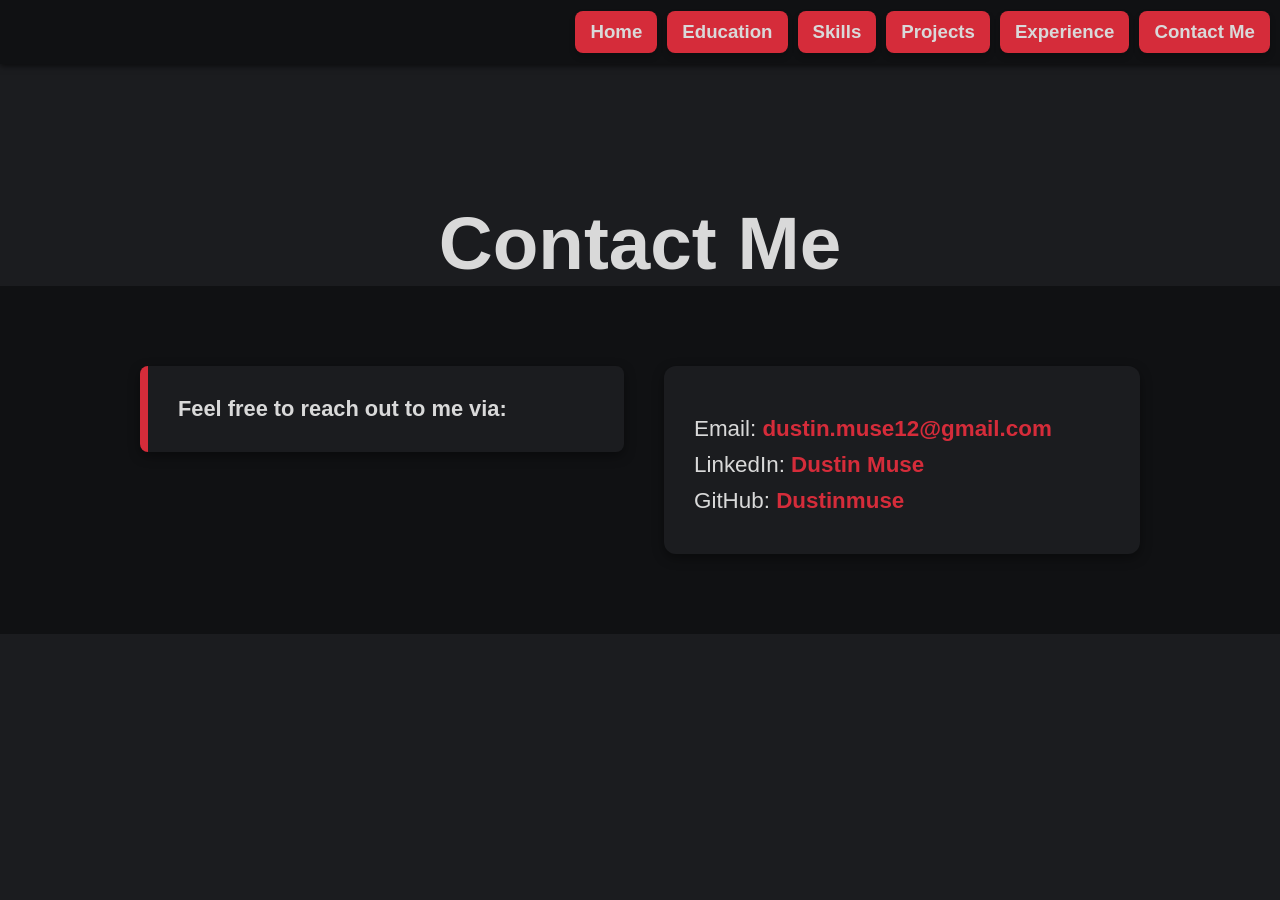
==== contact_me.html @ 4f66959a "Created working website" ====
<!DOCTYPE html>
<html lang="en">
  <head>
    <meta charset="UTF-8" />
    <meta name="viewport" content="width=device-width, initial-scale=1.0" />
    <title>Contact Me</title>
    <link rel="stylesheet" href="style.css" />
  </head>
  <body>
    <header class="contact-header">
      <nav class="nav-links">
        <div class="top-right-buttons">
          <a href="index.html#container" class="nav-btn">Home</a>
          <a href="index.html#education-section" class="nav-btn">Education</a>
          <a href="index.html#skill-section" class="nav-btn">Skills</a>
          <a href="index.html#project-section" class="nav-btn">Projects</a>
          <a href="index.html#experience-section" class="nav-btn">Experience</a>
          <a href="contact_me.html" class="nav-btn">Contact Me</a>
        </div>
      </nav>
      <h1>Contact Me</h1>
    </header>
    <section id="contact-section">
      <div class="contact-wrapper">
        <div class="contact-left">
          <h3>Feel free to reach out to me via:</h3>
        </div>
        <div class="contact-right">
          <ul>
            <li>Email: <a href="mailto:dustin.muse12@gmail.com">dustin.muse12@gmail.com</a></li>
            <li>
              LinkedIn:
              <a href="https://www.linkedin.com/in/dustin-muse/">Dustin Muse</a>
            </li>
            <li>GitHub: <a href="https://github.com/Dustinmuse">Dustinmuse</a></li>
          </ul>
        </div>
      </div>
    </section>
  </body>
</html>
---- style.css ----
:root {
  --accent-color: #d52c3a;
  --primary-color: #1b1c1f;
  --secondary-color: #101113;
  --text-color: #d9d9d9;
  --secondary-text-color: #7f8082;
  --btn-hover-color: #004494;
  --topbar-height: 64px;
}

* {
  margin: 0;
  padding: 0;
}

html {
  font-family: "Segoe UI", "Segoe UI", Tahoma, Geneva, Verdana, sans-serif;
  font-size: 14pt;
  color: var(--text-color);
  scroll-behavior: smooth;
}

body {
  min-height: 100vh;
  background-color: var(--primary-color);
}

header {
  padding: 0 20px;
  display: flex;
  justify-content: center;
  flex-wrap: wrap-reverse;
}

header .container {
  width: 850px;
  max-width: 100%;
}

header img {
  height: 70vh;
  max-height: 600px;
  border-radius: 50%;
  border: 10px solid var(--accent-color);
  margin: 20px;
  object-fit: cover;
}

header h1 {
  margin-top: 200px;
  font-size: 4rem;
}

header h2 {
  margin-top: 20px;
  margin-bottom: 20px;
  text-transform: uppercase;
  font-weight: 300;
}

header p {
  color: var(--secondary-text-color);
}

header .read-more {
  display: inline-block;
  background-color: var(--accent-color);
  color: white;
  font-size: 1.25rem;
  font-weight: 500;
  border-radius: 1000px;
  padding: 0.5em 1.25em;
  text-decoration: none;
  margin-bottom: 80px;
  transition: 200ms ease;
  cursor: pointer;
}

header .read-more:hover {
  background-color: var(--btn-hover-color);
}

/* === Social Links in Header === */
header .social-links {
  margin: 20px 0;
  display: flex;
  gap: 20px;
  font-size: 2rem; /* icon size */
}

header .social-links a {
  color: var(--text-color);
  text-decoration: none;
  transition: color 0.3s ease;
}

/* hover colors for each platform */
header .social-links a[aria-label="LinkedIn"]:hover {
  color: #0077b5; /* LinkedIn blue */
}

header .social-links a[aria-label="GitHub"]:hover {
  color: #6e5494; /* GitHub purple-ish */
}

/* make the <nav class="nav-links"> a full-width top bar */
nav.nav-links {
  position: fixed; /* keep the bar visible */
  top: 0;
  left: 0;
  width: 100%;
  height: var(--topbar-height);
  background-color: var(--secondary-color); /* bar color - change if you want */
  display: flex;
  align-items: center;
  justify-content: flex-end; /* push buttons to the right */
  padding: 0 20px;
  z-index: 1000;
  box-shadow: 0 2px 6px rgba(0, 0, 0, 0.6);
}

/* buttons container now sits inside the bar (not fixed) */
.top-right-buttons {
  display: flex;
  gap: 10px;
  align-items: center;
  position: static; /* remove the previous fixed positioning */
  margin-left: auto; /* ensure it stays to the right if other nav content appears */
  padding-right: 30px;
}

/* slightly tighten button spacing for the top bar */
.top-right-buttons .nav-btn {
  background-color: var(--accent-color);
  color: var(--text-color);
  text-decoration: none;
  padding: 10px 15px;
  border-radius: 8px;
  font-weight: bold;
  box-shadow: 0 4px 6px rgba(0, 0, 0, 0.2);
  transition: background-color 0.3s ease;
}

.top-right-buttons .nav-btn:hover {
  background-color: var(--btn-hover-color);
}

#education-section {
  padding: 80px 20px 80px 20px;
  background-color: var(--secondary-color);
}

#education-section h2 {
  font-size: 3rem;
  text-align: center;
  margin-bottom: 40px;
}

#education-section .education {
  max-width: 800px;
  margin: 0 auto 40px;
  padding: 30px;
  background-color: var(--primary-color); /* darker box behind */
  border-radius: 12px; /* rounded corners */
  border: 4px solid var(--accent-color);
  box-shadow: none; /* remove shadow if you add border */
}

#education-section .education h3 {
  font-size: 1.5rem;
  margin-bottom: 5px;
  color: var(--text-color);
}

#education-section .education h4 {
  font-size: 1.1rem;
  font-weight: 300;
  color: var(--secondary-text-color);
  margin-bottom: 10px;
}

#education-section .education ul {
  list-style-type: disc;
  padding-left: 20px;
  color: var(--text-color);
  margin-bottom: 30px;
}

#education-section .education ul li {
  margin-bottom: 10px;
  line-height: 1.5;
}

/* === Skills Section === */
#skill-section {
  padding: 80px 20px 80px 20px;
  background-color: var(--secondary-color);
}

#skill-section h2 {
  font-size: 3rem;
  text-align: center;
}

#skill-section .wrapper {
  margin-top: 60px;
  display: flex;
  justify-content: center;
  gap: 50px;
  flex-wrap: wrap;
}

.skill-container {
  width: 400px;
  max-width: 100%;
  border: 5px solid var(--primary-color);
  transition: all 0.3s ease; /* smooth transition */
}

.skill-container:hover {
  border: 5px solid var(--accent-color);
}

.skill-container h3 {
  background-color: var(--primary-color);
  padding: 15px 0;
  text-align: center;
  text-transform: uppercase;
}

.skill-container ul {
  margin: 10px 0;
  list-style: none;
}

.skill-container ul li {
  padding: 15px;
  display: flex;
  justify-content: space-between;
}

.skill-container ul li progress {
  accent-color: var(--accent-color);
}

#project-section {
  padding: 80px 20px 80px 20px;
  background-color: var(--secondary-color);
  position: relative; /* for positioning scroll buttons */
  overflow: hidden; /* hide overflow from scroll buttons */
}

#projects-container {
  display: flex;
  gap: 50px;
  overflow-x: auto;
  scroll-behavior: smooth;
  padding: 20px 0;
  flex-wrap: nowrap; /* prevents cards from dropping to next line */
}

/* hide scrollbar on WebKit */
#projects-container::-webkit-scrollbar {
  display: none;
}

#project-section h2 {
  font-size: 3rem;
  text-align: center;
}

/* wrapper for projects — just like skill-section */
#project-section .projects {
  margin-top: 60px;
  display: flex;
  justify-content: flex-start;
  gap: 50px; /* space between cards */
  flex-wrap: nowrap;
  overflow-x: auto; /* enable horizontal scrolling */
  scroll-behavior: smooth;
}

/* each card — same width and look as skill-container */
.project-card {
  width: 400px; /* same as skill-container */
  max-width: 100%;
  border: 10px solid var(--primary-color);
  border-top: none;
  background-color: var(--secondary-color);
  border-radius: 0 0 8px 8px;
  overflow: hidden;
  box-shadow: 0 0 10px rgba(0, 0, 0, 0.5);
  transition: transform 0.3s ease, box-shadow 0.3s ease;
  cursor: pointer;
  text-align: center;
  display: block; /* stack content vertically */
  flex: 0 0 auto; /* prevent shrinking in flex container */
}

.project-card:hover {
  transform: translateY(-10px);
  box-shadow: 0 10px 20px rgba(0, 0, 0, 0.7);
}

.project-card h3 {
  background-color: var(--primary-color);
  padding: 15px 0;
  text-align: center;
  text-transform: uppercase;
  margin: 0;
  color: var(--text-color);
}

.project-card p {
  color: var(--text-color);
  padding: 15px;
}

.project-card a {
  display: inline-block;
  background-color: var(--accent-color);
  color: white;
  font-weight: 500;
  border-radius: 1000px;
  padding: 0.5em 1.25em;
  text-decoration: none;
  transition: 200ms ease;
  margin-bottom: 15px;
}

.project-card a:hover {
  background-color: var(--btn-hover-color);
}

/* <summary> clickable header */
.project-card details summary {
  font-size: 1.1rem;
  font-weight: 600;
  color: var(--text-color);
  cursor: pointer;
  list-style: none; /* removes default triangle in some browsers */
  position: relative;
  padding-left: 20px; /* space for custom icon */
  padding-bottom: 20px;
}

/* custom arrow indicator */
.project-card details summary::before {
  content: "▶";
  position: absolute;
  left: 5px;
  top: 0;
  font-size: 0.9rem;
  transition: transform 0.2s ease;
  color: var(--text-color);
}

/* rotate arrow when open */
.project-card details[open] summary::before {
  transform: rotate(90deg);
}

/*blurred project card*/
.project-card-blur {
  position: relative;
  width: 400px;
  max-width: 100%;
  border: 10px solid var(--primary-color);
  border-top: none;
  background-color: var(--secondary-color);
  border-radius: 0 0 8px 8px;
  overflow: hidden;
  box-shadow: 0 0 10px rgba(0, 0, 0, 0.5);
  transition: transform 0.3s ease, box-shadow 0.3s ease;
  cursor: pointer;
  flex: 0 0 auto;
  display: block;
  text-align: center;
}

.project-card-blur h3 {
  background-color: var(--primary-color);
  padding: 15px 0;
  text-transform: uppercase;
  margin: 0;
  color: var(--text-color);
}

.project-card-blur details {
  padding: 15px;
  color: var(--text-color);
  text-align: left;
}

.project-card-blur .coming-soon {
  position: absolute;
  top: 50%;
  left: 50%;
  transform: translate(-50%, -50%);
  font-size: 24px;
  font-weight: bold;
  color: var(--accent-color);
  opacity: 0;
  transition: opacity 0.3s ease;
  z-index: 2;
  pointer-events: none;
  background-color: var(--primary-color);
}

.project-card-blur:hover {
  transform: translateY(-10px);
  box-shadow: 0 10px 20px rgba(0, 0, 0, 0.7);
}

.project-card-blur:hover h3,
.project-card-blur:hover details {
  filter: blur(5px);
}

.project-card-blur:hover .coming-soon {
  opacity: 1;
}

.project-card-blur:hover {
  transform: translateY(-10px);
  box-shadow: 0 10px 20px rgba(0, 0, 0, 0.7);
}

.project-card-blur details {
  padding: 15px;
  color: var(--text-color);
  text-align: center; /* center the content */
}

.project-card-blur details summary {
  font-size: 1.1rem;
  font-weight: 600; /* same as other cards */
  color: var(--text-color);
  cursor: pointer;
  list-style: none;
  margin-bottom: 10px;
}

/* make the <p> inside details look the same as other cards */
.project-card-blur details p {
  text-align: center;
  color: var(--text-color);
  margin-top: 10px;
}

/* === Experience Section === */
#experience-section {
  padding: 80px 20px;
  background: linear-gradient(135deg, #101113 0%, #1b1c1f 100%);
  position: relative;
}

#experience-section h2 {
  font-size: 3rem;
  text-align: center;
  margin-bottom: 60px;
}

/* Timeline style container */
#experience-container {
  display: flex;
  flex-direction: column;
  max-width: 900px;
  margin: 0 auto;
  position: relative;
  padding-left: 30px; /* space for timeline line */
}

#experience-container::before {
  content: "";
  position: absolute;
  left: 15px; /* center of timeline */
  top: 0;
  bottom: 0;
  width: 4px;
  background-color: var(--accent-color);
  border-radius: 2px;
}

/* Individual experience item */
.experience-item {
  position: relative;
  margin-bottom: 50px;
  padding: 20px 30px;
  background-color: var(--secondary-color);
  border-left: 8px solid var(--accent-color);
  border-radius: 8px;
  box-shadow: 0 5px 15px rgba(0, 0, 0, 0.5);
  transition: transform 0.3s ease, box-shadow 0.3s ease;
}

.experience-item:hover {
  transform: translateY(-5px);
  box-shadow: 0 10px 25px rgba(0, 0, 0, 0.6);
}

/* Timeline circle */
.experience-item::before {
  content: "";
  position: absolute;
  left: -27px; /* center circle on timeline line */
  top: 25px;
  width: 20px;
  height: 20px;
  background-color: var(--accent-color);
  border-radius: 50%;
  border: 4px solid var(--primary-color);
}

/* Job title */
.experience-item h3 {
  font-size: 1.75rem;
  color: var(--text-color);
  margin-bottom: 5px;
}

/* Company + date */
.experience-item h4 {
  font-size: 1rem;
  font-weight: 300;
  color: var(--secondary-text-color);
  margin-bottom: 15px;
}

/* Description list */
.experience-item ul {
  list-style-type: disc;
  padding-left: 20px;
  color: var(--text-color);
}

.experience-item ul li {
  margin-bottom: 10px;
  line-height: 1.5;
}

/* css for contact_me.html */

#contact-section {
  padding: 80px 20px 80px 20px;
  background-color: var(--secondary-color);
}

#contact-section header {
  justify-content: center;
}

#contact-section h2 {
  font-size: 3rem;
  text-align: center;
  margin-bottom: 40px;
}

#contact-section p {
  text-align: center;
  font-size: 1.25rem;
  color: var(--text-color);
}

#contact-section a {
  color: var(--accent-color);
  text-decoration: none;
  font-weight: bold;
}

#contact-section a:hover {
  text-decoration: underline;
}

#contact-section ul {
  margin-top: 20px;
  list-style: none;
  text-align: left;
  color: var(--text-color);
}

#contact-section ul li {
  margin-bottom: 10px;
}

.home-btn {
  position: fixed; /* makes it stick on scroll */
  top: 20px; /* distance from top of screen */
  right: 20px; /* distance from right of screen */
  background-color: var(--accent-color); /* button color */
  color: var(--text-color);
  text-decoration: none;
  padding: 10px 15px;
  border-radius: 8px;
  font-weight: bold;
  box-shadow: 0 4px 6px rgba(0, 0, 0, 0.2);
  z-index: 9999; /* keeps it above everything */
  transition: background-color 0.3s ease;
}

.home-btn:hover {
  background-color: #0056b3; /* darker blue on hover */
}

/* Two-column layout for contact section */
.contact-wrapper {
  display: flex;
  flex-wrap: wrap; /* stacks on small screens */
  align-items: flex-start;
  gap: 40px;
  max-width: 1000px;
  margin: 0 auto;
  justify-content: fle;
}

/* Left column – big heading */
.contact-left {
  flex: 1 1 300px;
  text-align: left;
  border-left: 8px solid var(--accent-color);
  border-radius: 8px;
  background-color: var(--primary-color);
  padding: 30px;
  box-shadow: 0 4px 12px rgba(0, 0, 0, 0.4);
}

.contact-left h3 {
  color: var(--text-color);
  text-align: left;
}

/* Right column – styled box */
.contact-right {
  flex: 1 1 300px;
  background-color: var(--primary-color);
  border-radius: 12px;
  padding: 30px;
  box-shadow: 0 4px 12px rgba(0, 0, 0, 0.4);
}

.contact-right ul {
  list-style: none;
  margin: 0;
  padding: 0;
}

.contact-right ul li {
  margin-bottom: 15px;
  font-size: 1.2rem;
}

.contact-right a {
  color: var(--accent-color);
  font-weight: bold;
  text-decoration: none;
}

.contact-right a:hover {
  text-decoration: underline;
}

.footer {
  text-align: center;
  padding: 20px;
  background-color: var(--secondary-color);
  color: var(--secondary-text-color);
  font-size: 0.9rem;
}

/* === Social Links in Header === */
footer .social-links {
  margin: 20px 0;
  display: flex;
  gap: 20px;
  font-size: 2rem; /* icon size */
  justify-content: center;
}

footer .social-links a {
  color: var(--text-color);
  text-decoration: none;
  transition: color 0.3s ease;
}

/* hover colors for each platform */
footer .social-links a[aria-label="LinkedIn"]:hover {
  color: #0077b5; /* LinkedIn blue */
}

footer .social-links a[aria-label="GitHub"]:hover {
  color: #6e5494; /* GitHub purple-ish */
}
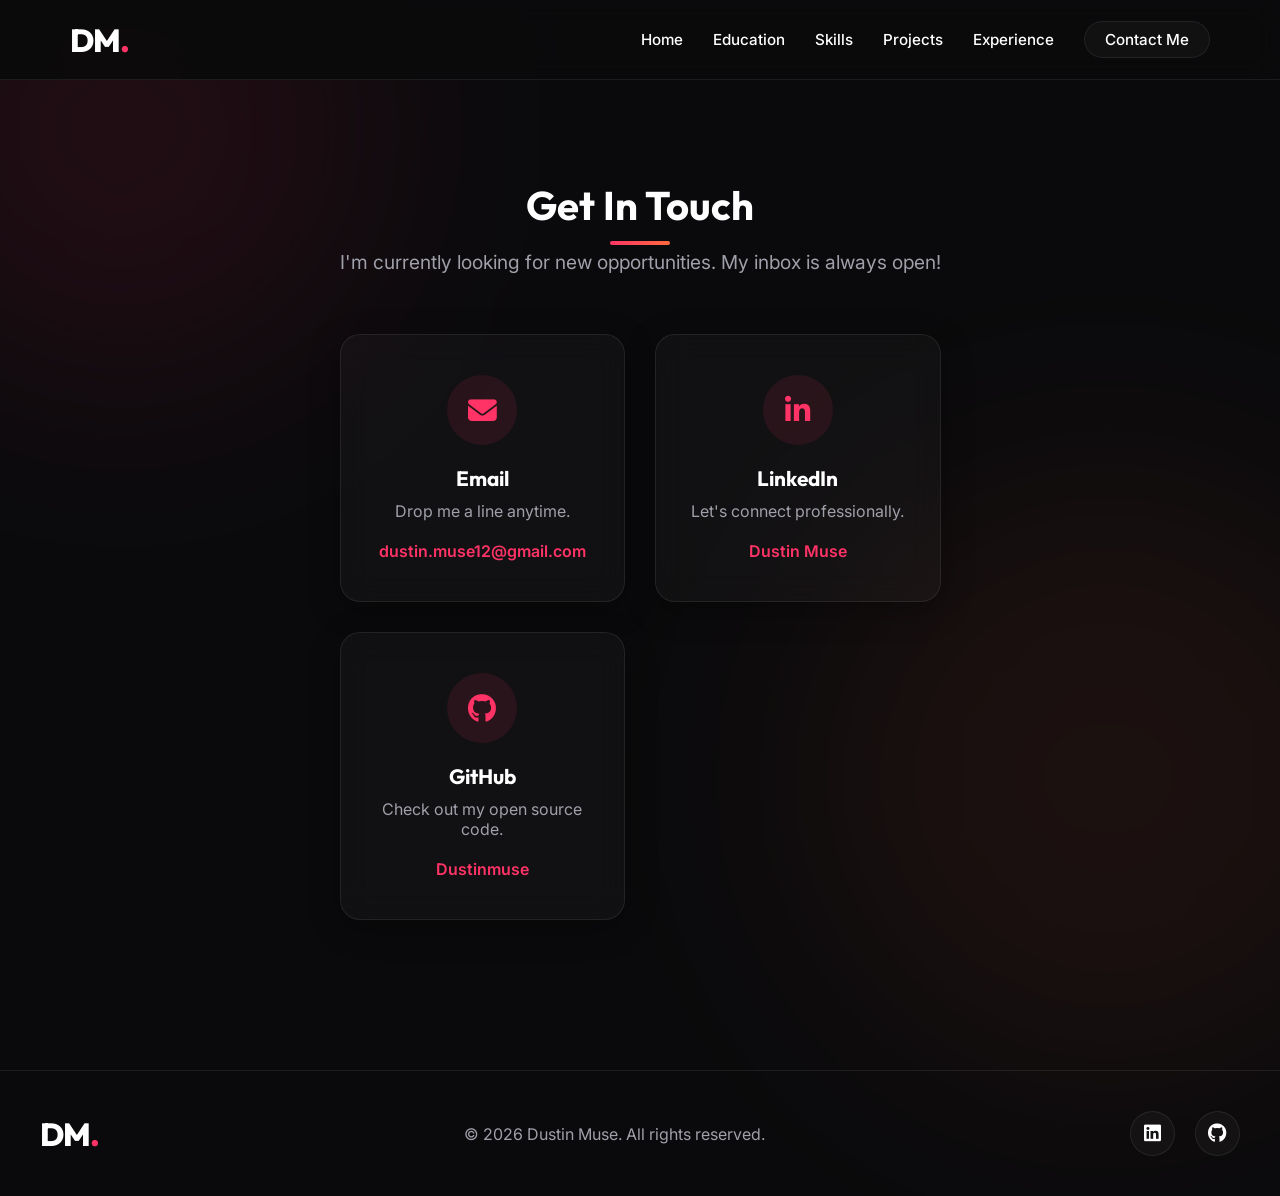
==== commit afdb748b: "Update portfolio website files" ====
--- a/contact_me.html
+++ b/contact_me.html
@@ -3,39 +3,77 @@
   <head>
     <meta charset="UTF-8" />
     <meta name="viewport" content="width=device-width, initial-scale=1.0" />
-    <title>Contact Me</title>
+    <meta name="description" content="Contact Dustin Muse - Software Developer" />
+    <title>Contact Me | Dustin Muse</title>
     <link rel="stylesheet" href="style.css" />
+    <link rel="preconnect" href="https://fonts.googleapis.com" />
+    <link rel="preconnect" href="https://fonts.gstatic.com" crossorigin />
+    <link href="https://fonts.googleapis.com/css2?family=Inter:wght@300;400;500;600&family=Outfit:wght@300;400;600;800&display=swap" rel="stylesheet" />
+    <link rel="stylesheet" href="https://cdnjs.cloudflare.com/ajax/libs/font-awesome/6.5.0/css/all.min.css" />
   </head>
-  <body>
-    <header class="contact-header">
-      <nav class="nav-links">
-        <div class="top-right-buttons">
-          <a href="index.html#container" class="nav-btn">Home</a>
+  <body class="contact-page">
+    <div class="bg-shape shape1"></div>
+    <div class="bg-shape shape2"></div>
+
+    <nav class="navbar">
+      <div class="nav-content">
+        <a href="index.html#home" class="logo">DM<span>.</span></a>
+        <div class="nav-links">
+          <a href="index.html#home" class="nav-btn">Home</a>
           <a href="index.html#education-section" class="nav-btn">Education</a>
           <a href="index.html#skill-section" class="nav-btn">Skills</a>
           <a href="index.html#project-section" class="nav-btn">Projects</a>
           <a href="index.html#experience-section" class="nav-btn">Experience</a>
-          <a href="contact_me.html" class="nav-btn">Contact Me</a>
-        </div>
-      </nav>
-      <h1>Contact Me</h1>
-    </header>
-    <section id="contact-section">
-      <div class="contact-wrapper">
-        <div class="contact-left">
-          <h3>Feel free to reach out to me via:</h3>
-        </div>
-        <div class="contact-right">
-          <ul>
-            <li>Email: <a href="mailto:dustin.muse12@gmail.com">dustin.muse12@gmail.com</a></li>
-            <li>
-              LinkedIn:
-              <a href="https://www.linkedin.com/in/dustin-muse/">Dustin Muse</a>
-            </li>
-            <li>GitHub: <a href="https://github.com/Dustinmuse">Dustinmuse</a></li>
-          </ul>
+          <a href="contact_me.html" class="nav-btn btn-highlight">Contact Me</a>
         </div>
       </div>
-    </section>
+    </nav>
+
+    <main class="contact-main">
+      <section id="contact-section" class="section reveal active">
+        <h1 class="section-title">Get In Touch</h1>
+        <p class="section-subtitle">I'm currently looking for new opportunities. My inbox is always open!</p>
+        
+        <div class="contact-wrapper">
+          <div class="contact-card glass-card">
+            <div class="contact-icon-wrapper">
+              <i class="fas fa-envelope"></i>
+            </div>
+            <h3>Email</h3>
+            <p>Drop me a line anytime.</p>
+            <a href="mailto:dustin.muse12@gmail.com" class="contact-link">dustin.muse12@gmail.com</a>
+          </div>
+
+          <div class="contact-card glass-card">
+            <div class="contact-icon-wrapper">
+              <i class="fab fa-linkedin-in"></i>
+            </div>
+            <h3>LinkedIn</h3>
+            <p>Let's connect professionally.</p>
+            <a href="https://www.linkedin.com/in/dustin-muse/" target="_blank" class="contact-link">Dustin Muse</a>
+          </div>
+
+          <div class="contact-card glass-card">
+            <div class="contact-icon-wrapper">
+              <i class="fab fa-github"></i>
+            </div>
+            <h3>GitHub</h3>
+            <p>Check out my open source code.</p>
+            <a href="https://github.com/Dustinmuse" target="_blank" class="contact-link">Dustinmuse</a>
+          </div>
+        </div>
+      </section>
+    </main>
+
+    <footer>
+      <div class="footer-content">
+        <div class="logo">DM<span>.</span></div>
+        <p>&copy; 2026 Dustin Muse. All rights reserved.</p>
+        <div class="social-links">
+          <a href="https://www.linkedin.com/in/dustin-muse/" target="_blank" aria-label="LinkedIn"><i class="fab fa-linkedin"></i></a>
+          <a href="https://github.com/Dustinmuse" target="_blank" aria-label="GitHub"><i class="fab fa-github"></i></a>
+        </div>
+      </div>
+    </footer>
   </body>
 </html>
--- a/style.css
+++ b/style.css
@@ -1,692 +1,775 @@
 :root {
-  --accent-color: #d52c3a;
-  --primary-color: #1b1c1f;
-  --secondary-color: #101113;
-  --text-color: #d9d9d9;
-  --secondary-text-color: #7f8082;
-  --btn-hover-color: #004494;
-  --topbar-height: 64px;
+  /* Premium Dark Theme Colors */
+  --bg-primary: #0a0a0c;
+  --bg-secondary: #121318;
+  --text-primary: #ffffff;
+  --text-secondary: #a0a0ab;
+
+  /* Vibrant Accents */
+  --accent-color: #ff3366;
+  --accent-gradient: linear-gradient(135deg, #ff3366 0%, #ff6b3d 100%);
+  --accent-glow: rgba(255, 51, 102, 0.4);
+
+  /* Glassmorphism Variables */
+  --glass-bg: rgba(255, 255, 255, 0.03);
+  --glass-border: rgba(255, 255, 255, 0.08);
+  --glass-shadow: 0 8px 32px 0 rgba(0, 0, 0, 0.3);
+
+  --nav-height: 80px;
+  --transition-smooth: 0.3s cubic-bezier(0.4, 0, 0.2, 1);
 }
 
 * {
   margin: 0;
   padding: 0;
+  box-sizing: border-box;
 }
 
 html {
-  font-family: "Segoe UI", "Segoe UI", Tahoma, Geneva, Verdana, sans-serif;
-  font-size: 14pt;
-  color: var(--text-color);
+  font-family: "Inter", sans-serif;
+  color: var(--text-primary);
   scroll-behavior: smooth;
+  background-color: var(--bg-primary);
 }
 
 body {
   min-height: 100vh;
-  background-color: var(--primary-color);
-}
-
-header {
-  padding: 0 20px;
-  display: flex;
-  justify-content: center;
-  flex-wrap: wrap-reverse;
-}
-
-header .container {
-  width: 850px;
-  max-width: 100%;
-}
-
-header img {
-  height: 70vh;
-  max-height: 600px;
+  overflow-x: hidden;
+  position: relative;
+}
+
+/* Typography */
+h1,
+h2,
+h3,
+h4,
+h5,
+h6,
+.logo {
+  font-family: "Outfit", sans-serif;
+}
+
+/* --- Abstract Background Shapes --- */
+.bg-shape {
+  position: absolute;
   border-radius: 50%;
-  border: 10px solid var(--accent-color);
-  margin: 20px;
-  object-fit: cover;
-}
-
-header h1 {
-  margin-top: 200px;
-  font-size: 4rem;
-}
-
-header h2 {
-  margin-top: 20px;
-  margin-bottom: 20px;
-  text-transform: uppercase;
-  font-weight: 300;
-}
-
-header p {
-  color: var(--secondary-text-color);
-}
-
-header .read-more {
-  display: inline-block;
-  background-color: var(--accent-color);
-  color: white;
-  font-size: 1.25rem;
-  font-weight: 500;
-  border-radius: 1000px;
-  padding: 0.5em 1.25em;
-  text-decoration: none;
-  margin-bottom: 80px;
-  transition: 200ms ease;
-  cursor: pointer;
-}
-
-header .read-more:hover {
-  background-color: var(--btn-hover-color);
-}
-
-/* === Social Links in Header === */
-header .social-links {
-  margin: 20px 0;
-  display: flex;
-  gap: 20px;
-  font-size: 2rem; /* icon size */
-}
-
-header .social-links a {
-  color: var(--text-color);
-  text-decoration: none;
-  transition: color 0.3s ease;
-}
-
-/* hover colors for each platform */
-header .social-links a[aria-label="LinkedIn"]:hover {
-  color: #0077b5; /* LinkedIn blue */
-}
-
-header .social-links a[aria-label="GitHub"]:hover {
-  color: #6e5494; /* GitHub purple-ish */
-}
-
-/* make the <nav class="nav-links"> a full-width top bar */
-nav.nav-links {
-  position: fixed; /* keep the bar visible */
+  filter: blur(120px);
+  z-index: -1;
+  opacity: 0.5;
+  animation: float 20s infinite alternate ease-in-out;
+}
+.shape1 {
+  top: -10%;
+  left: -10%;
+  width: 500px;
+  height: 500px;
+  background: rgba(255, 51, 102, 0.2);
+}
+.shape2 {
+  top: 40%;
+  right: -10%;
+  width: 600px;
+  height: 600px;
+  background: rgba(255, 107, 61, 0.15);
+  animation-delay: -5s;
+}
+.shape3 {
+  bottom: -10%;
+  left: 20%;
+  width: 400px;
+  height: 400px;
+  background: rgba(138, 43, 226, 0.15);
+  animation-delay: -10s;
+}
+
+@keyframes float {
+  0% {
+    transform: translate(0, 0) scale(1);
+  }
+  50% {
+    transform: translate(30px, 50px) scale(1.1);
+  }
+  100% {
+    transform: translate(-30px, 20px) scale(0.9);
+  }
+}
+
+/* --- Navigation --- */
+.navbar {
+  position: fixed;
   top: 0;
   left: 0;
   width: 100%;
-  height: var(--topbar-height);
-  background-color: var(--secondary-color); /* bar color - change if you want */
-  display: flex;
-  align-items: center;
-  justify-content: flex-end; /* push buttons to the right */
-  padding: 0 20px;
+  height: var(--nav-height);
+  background: rgba(10, 10, 12, 0.7);
+  backdrop-filter: blur(12px);
+  -webkit-backdrop-filter: blur(12px);
+  border-bottom: 1px solid var(--glass-border);
   z-index: 1000;
-  box-shadow: 0 2px 6px rgba(0, 0, 0, 0.6);
-}
-
-/* buttons container now sits inside the bar (not fixed) */
-.top-right-buttons {
-  display: flex;
+  display: flex;
+  align-items: center;
+  transition: var(--transition-smooth);
+}
+
+.nav-content {
+  width: 100%;
+  max-width: 1200px;
+  margin: 0 auto;
+  padding: 0 30px;
+  display: flex;
+  justify-content: space-between;
+  align-items: center;
+}
+
+.logo {
+  font-size: 2rem;
+  font-weight: 800;
+  text-decoration: none;
+  color: var(--text-primary);
+  letter-spacing: -1px;
+}
+.logo span {
+  color: var(--accent-color);
+}
+
+.nav-links {
+  display: flex;
+  gap: 30px;
+  align-items: center;
+}
+
+.nav-btn {
+  color: var(--text-primary);
+  text-decoration: none;
+  font-weight: 500;
+  font-size: 0.95rem;
+  transition: var(--transition-smooth);
+  position: relative;
+}
+.nav-btn:not(.btn-highlight)::after {
+  content: "";
+  position: absolute;
+  bottom: -4px;
+  left: 0;
+  width: 0;
+  height: 2px;
+  background: var(--accent-gradient);
+  transition: var(--transition-smooth);
+}
+.nav-btn:not(.btn-highlight):hover::after {
+  width: 100%;
+}
+.nav-btn:hover {
+  color: #fff;
+}
+
+.btn-highlight {
+  background: var(--glass-bg);
+  border: 1px solid var(--glass-border);
+  padding: 8px 20px;
+  border-radius: 100px;
+}
+.btn-highlight:hover {
+  background: var(--accent-gradient);
+  border-color: transparent;
+  box-shadow: 0 0 20px var(--accent-glow);
+}
+
+/* --- Hero Section --- */
+.hero-section {
+  min-height: 100vh;
+  display: flex;
+  align-items: center;
+  justify-content: space-between;
+  max-width: 1200px;
+  margin: 0 auto;
+  padding: calc(var(--nav-height) + 40px) 30px 40px;
+  gap: 60px;
+}
+
+.hero-content {
+  flex: 1;
+  max-width: 600px;
+}
+
+.badge {
+  display: inline-block;
+  padding: 8px 16px;
+  background: var(--glass-bg);
+  border: 1px solid var(--glass-border);
+  border-radius: 100px;
+  font-size: 0.85rem;
+  font-weight: 600;
+  letter-spacing: 1px;
+  text-transform: uppercase;
+  color: var(--accent-color);
+  margin-bottom: 24px;
+}
+
+.hero-title {
+  font-size: 4.5rem;
+  line-height: 1.1;
+  font-weight: 800;
+  margin-bottom: 20px;
+}
+
+.gradient-text {
+  background: var(--accent-gradient);
+  -webkit-background-clip: text;
+  -webkit-text-fill-color: transparent;
+  background-clip: text;
+  display: inline-block;
+}
+
+.hero-desc {
+  font-size: 1.1rem;
+  color: var(--text-secondary);
+  line-height: 1.6;
+  margin-bottom: 30px;
+}
+
+.hero-actions {
+  display: flex;
+  gap: 20px;
+  margin-bottom: 40px;
+}
+
+.btn {
+  padding: 12px 28px;
+  border-radius: 100px;
+  font-weight: 600;
+  text-decoration: none;
+  font-size: 1rem;
+  transition: var(--transition-smooth);
+  cursor: pointer;
+  display: inline-flex;
+  align-items: center;
+  justify-content: center;
+}
+
+.btn-primary {
+  background: var(--accent-gradient);
+  color: #fff;
+  box-shadow: 0 4px 15px var(--accent-glow);
+}
+.btn-primary:hover {
+  transform: translateY(-2px);
+  box-shadow: 0 8px 25px var(--accent-glow);
+}
+
+.btn-secondary {
+  background: var(--glass-bg);
+  color: var(--text-primary);
+  border: 1px solid var(--glass-border);
+}
+.btn-secondary:hover {
+  background: rgba(255, 255, 255, 0.1);
+  transform: translateY(-2px);
+}
+
+.hero-image-wrapper {
+  flex: 1;
+  display: flex;
+  justify-content: center;
+  position: relative;
+}
+
+.image-glow {
+  position: absolute;
+  width: 100%;
+  height: 100%;
+  background: var(--accent-gradient);
+  border-radius: 50%;
+  filter: blur(80px);
+  opacity: 0.3;
+  z-index: 1;
+}
+
+.hero-img {
+  position: relative;
+  width: 400px;
+  height: 600px;
+  object-fit: cover;
+  border-radius: 50%;
+  z-index: 2;
+  border: 4px solid rgba(255, 255, 255, 0.1);
+}
+
+/* --- General Sections --- */
+.section {
+  padding: 100px 30px;
+  max-width: 1200px;
+  margin: 0 auto;
+}
+
+.section-title {
+  font-size: 2.5rem;
+  font-weight: 700;
+  text-align: center;
+  margin-bottom: 60px;
+  position: relative;
+  display: inline-block;
+  left: 50%;
+  transform: translateX(-50%);
+}
+.section-title::after {
+  content: "";
+  position: absolute;
+  bottom: -15px;
+  left: 50%;
+  transform: translateX(-50%);
+  width: 60px;
+  height: 4px;
+  background: var(--accent-gradient);
+  border-radius: 2px;
+}
+.section-subtitle {
+  text-align: center;
+  color: var(--text-secondary);
+  font-size: 1.2rem;
+  margin-top: -40px;
+  margin-bottom: 60px;
+}
+
+/* Glass Card Global Styles */
+.glass-card {
+  background: var(--glass-bg);
+  backdrop-filter: blur(16px);
+  -webkit-backdrop-filter: blur(16px);
+  border: 1px solid var(--glass-border);
+  border-radius: 20px;
+  padding: 40px;
+  box-shadow: var(--glass-shadow);
+  transition: var(--transition-smooth);
+}
+.glass-card:hover {
+  transform: translateY(-5px);
+  border-color: rgba(255, 255, 255, 0.2);
+  box-shadow: 0 15px 40px rgba(0, 0, 0, 0.4);
+}
+
+/* --- Education Section --- */
+.education-card {
+  max-width: 800px;
+  margin: 0 auto;
+  display: flex;
+  gap: 30px;
+}
+.card-icon {
+  font-size: 2.5rem;
+  color: var(--accent-color);
+  background: rgba(255, 51, 102, 0.1);
+  width: 80px;
+  height: 80px;
+  border-radius: 20px;
+  display: flex;
+  align-items: center;
+  justify-content: center;
+  flex-shrink: 0;
+}
+.card-content h3 {
+  font-size: 1.5rem;
+  margin-bottom: 8px;
+}
+.card-content h4 {
+  font-size: 1.1rem;
+  color: var(--text-secondary);
+  font-weight: 400;
+  margin-bottom: 20px;
+  display: flex;
+  justify-content: space-between;
+  align-items: center;
+  flex-wrap: wrap;
   gap: 10px;
-  align-items: center;
-  position: static; /* remove the previous fixed positioning */
-  margin-left: auto; /* ensure it stays to the right if other nav content appears */
-  padding-right: 30px;
-}
-
-/* slightly tighten button spacing for the top bar */
-.top-right-buttons .nav-btn {
-  background-color: var(--accent-color);
-  color: var(--text-color);
+}
+.date-badge {
+  background: rgba(255, 255, 255, 0.05);
+  padding: 4px 12px;
+  border-radius: 100px;
+  font-size: 0.9rem;
+}
+.styled-list {
+  list-style: none;
+}
+.styled-list li {
+  position: relative;
+  padding-left: 20px;
+  margin-bottom: 12px;
+  color: var(--text-secondary);
+  line-height: 1.6;
+}
+.styled-list li::before {
+  content: "→";
+  position: absolute;
+  left: 0;
+  color: var(--accent-color);
+  font-weight: bold;
+}
+.styled-list li strong {
+  color: var(--text-primary);
+}
+
+/* --- Skills Section --- */
+.skills-wrapper {
+  display: grid;
+  grid-template-columns: repeat(auto-fit, minmax(300px, 1fr));
+  gap: 30px;
+}
+.skill-card {
+  padding: 30px;
+}
+.skill-header {
+  display: flex;
+  align-items: center;
+  gap: 15px;
+  margin-bottom: 30px;
+}
+.skill-header i {
+  font-size: 2rem;
+  color: var(--accent-color);
+}
+.skill-header h3 {
+  font-size: 1.4rem;
+}
+.skill {
+  margin-bottom: 20px;
+}
+.skill-info {
+  display: flex;
+  justify-content: space-between;
+  margin-bottom: 8px;
+  font-weight: 500;
+  font-size: 0.95rem;
+}
+.progress-bar {
+  width: 100%;
+  height: 8px;
+  background: rgba(255, 255, 255, 0.1);
+  border-radius: 10px;
+  overflow: hidden;
+}
+.progress {
+  height: 100%;
+  background: var(--accent-gradient);
+  border-radius: 10px;
+  position: relative;
+}
+.progress::after {
+  content: "";
+  position: absolute;
+  top: 0;
+  left: 0;
+  right: 0;
+  bottom: 0;
+  background: linear-gradient(90deg, transparent, rgba(255, 255, 255, 0.3), transparent);
+  animation: shimmer 2s infinite;
+}
+@keyframes shimmer {
+  0% {
+    transform: translateX(-100%);
+  }
+  100% {
+    transform: translateX(100%);
+  }
+}
+
+/* --- Projects Section --- */
+.projects-container {
+  display: grid;
+  grid-template-columns: repeat(auto-fit, minmax(320px, 1fr));
+  gap: 30px;
+}
+.project-card {
+  padding: 30px;
+  display: flex;
+  flex-direction: column;
+  justify-content: space-between;
+  height: 100%;
+  position: relative;
+  overflow: hidden;
+}
+.project-content h3 {
+  font-size: 1.4rem;
+  margin-bottom: 15px;
+}
+.tech-stack {
+  display: flex;
+  flex-wrap: wrap;
+  gap: 8px;
+  margin-bottom: 20px;
+}
+.tech-tag {
+  background: rgba(255, 255, 255, 0.05);
+  border: 1px solid rgba(255, 255, 255, 0.1);
+  padding: 4px 12px;
+  border-radius: 100px;
+  font-size: 0.8rem;
+  color: var(--text-secondary);
+}
+.project-content p {
+  color: var(--text-secondary);
+  line-height: 1.6;
+  margin-bottom: 20px;
+}
+.project-link {
+  display: inline-flex;
+  align-items: center;
+  gap: 8px;
+  color: var(--accent-color);
   text-decoration: none;
-  padding: 10px 15px;
-  border-radius: 8px;
-  font-weight: bold;
-  box-shadow: 0 4px 6px rgba(0, 0, 0, 0.2);
-  transition: background-color 0.3s ease;
-}
-
-.top-right-buttons .nav-btn:hover {
-  background-color: var(--btn-hover-color);
-}
-
-#education-section {
-  padding: 80px 20px 80px 20px;
-  background-color: var(--secondary-color);
-}
-
-#education-section h2 {
-  font-size: 3rem;
-  text-align: center;
-  margin-bottom: 40px;
-}
-
-#education-section .education {
-  max-width: 800px;
-  margin: 0 auto 40px;
-  padding: 30px;
-  background-color: var(--primary-color); /* darker box behind */
-  border-radius: 12px; /* rounded corners */
-  border: 4px solid var(--accent-color);
-  box-shadow: none; /* remove shadow if you add border */
-}
-
-#education-section .education h3 {
-  font-size: 1.5rem;
-  margin-bottom: 5px;
-  color: var(--text-color);
-}
-
-#education-section .education h4 {
-  font-size: 1.1rem;
-  font-weight: 300;
-  color: var(--secondary-text-color);
-  margin-bottom: 10px;
-}
-
-#education-section .education ul {
-  list-style-type: disc;
-  padding-left: 20px;
-  color: var(--text-color);
-  margin-bottom: 30px;
-}
-
-#education-section .education ul li {
-  margin-bottom: 10px;
-  line-height: 1.5;
-}
-
-/* === Skills Section === */
-#skill-section {
-  padding: 80px 20px 80px 20px;
-  background-color: var(--secondary-color);
-}
-
-#skill-section h2 {
-  font-size: 3rem;
-  text-align: center;
-}
-
-#skill-section .wrapper {
-  margin-top: 60px;
-  display: flex;
-  justify-content: center;
-  gap: 50px;
-  flex-wrap: wrap;
-}
-
-.skill-container {
-  width: 400px;
-  max-width: 100%;
-  border: 5px solid var(--primary-color);
-  transition: all 0.3s ease; /* smooth transition */
-}
-
-.skill-container:hover {
-  border: 5px solid var(--accent-color);
-}
-
-.skill-container h3 {
-  background-color: var(--primary-color);
-  padding: 15px 0;
-  text-align: center;
-  text-transform: uppercase;
-}
-
-.skill-container ul {
-  margin: 10px 0;
-  list-style: none;
-}
-
-.skill-container ul li {
-  padding: 15px;
-  display: flex;
-  justify-content: space-between;
-}
-
-.skill-container ul li progress {
-  accent-color: var(--accent-color);
-}
-
-#project-section {
-  padding: 80px 20px 80px 20px;
-  background-color: var(--secondary-color);
-  position: relative; /* for positioning scroll buttons */
-  overflow: hidden; /* hide overflow from scroll buttons */
-}
-
-#projects-container {
-  display: flex;
-  gap: 50px;
-  overflow-x: auto;
-  scroll-behavior: smooth;
-  padding: 20px 0;
-  flex-wrap: nowrap; /* prevents cards from dropping to next line */
-}
-
-/* hide scrollbar on WebKit */
-#projects-container::-webkit-scrollbar {
-  display: none;
-}
-
-#project-section h2 {
-  font-size: 3rem;
-  text-align: center;
-}
-
-/* wrapper for projects — just like skill-section */
-#project-section .projects {
-  margin-top: 60px;
-  display: flex;
-  justify-content: flex-start;
-  gap: 50px; /* space between cards */
-  flex-wrap: nowrap;
-  overflow-x: auto; /* enable horizontal scrolling */
-  scroll-behavior: smooth;
-}
-
-/* each card — same width and look as skill-container */
-.project-card {
-  width: 400px; /* same as skill-container */
-  max-width: 100%;
-  border: 10px solid var(--primary-color);
-  border-top: none;
-  background-color: var(--secondary-color);
-  border-radius: 0 0 8px 8px;
-  overflow: hidden;
-  box-shadow: 0 0 10px rgba(0, 0, 0, 0.5);
-  transition: transform 0.3s ease, box-shadow 0.3s ease;
-  cursor: pointer;
-  text-align: center;
-  display: block; /* stack content vertically */
-  flex: 0 0 auto; /* prevent shrinking in flex container */
-}
-
-.project-card:hover {
-  transform: translateY(-10px);
-  box-shadow: 0 10px 20px rgba(0, 0, 0, 0.7);
-}
-
-.project-card h3 {
-  background-color: var(--primary-color);
-  padding: 15px 0;
-  text-align: center;
-  text-transform: uppercase;
-  margin: 0;
-  color: var(--text-color);
-}
-
-.project-card p {
-  color: var(--text-color);
-  padding: 15px;
-}
-
-.project-card a {
-  display: inline-block;
-  background-color: var(--accent-color);
-  color: white;
-  font-weight: 500;
-  border-radius: 1000px;
-  padding: 0.5em 1.25em;
-  text-decoration: none;
-  transition: 200ms ease;
-  margin-bottom: 15px;
-}
-
-.project-card a:hover {
-  background-color: var(--btn-hover-color);
-}
-
-/* <summary> clickable header */
-.project-card details summary {
-  font-size: 1.1rem;
   font-weight: 600;
-  color: var(--text-color);
-  cursor: pointer;
-  list-style: none; /* removes default triangle in some browsers */
-  position: relative;
-  padding-left: 20px; /* space for custom icon */
-  padding-bottom: 20px;
-}
-
-/* custom arrow indicator */
-.project-card details summary::before {
-  content: "▶";
-  position: absolute;
-  left: 5px;
-  top: 0;
-  font-size: 0.9rem;
-  transition: transform 0.2s ease;
-  color: var(--text-color);
-}
-
-/* rotate arrow when open */
-.project-card details[open] summary::before {
-  transform: rotate(90deg);
-}
-
-/*blurred project card*/
-.project-card-blur {
-  position: relative;
-  width: 400px;
-  max-width: 100%;
-  border: 10px solid var(--primary-color);
-  border-top: none;
-  background-color: var(--secondary-color);
-  border-radius: 0 0 8px 8px;
-  overflow: hidden;
-  box-shadow: 0 0 10px rgba(0, 0, 0, 0.5);
-  transition: transform 0.3s ease, box-shadow 0.3s ease;
-  cursor: pointer;
-  flex: 0 0 auto;
-  display: block;
-  text-align: center;
-}
-
-.project-card-blur h3 {
-  background-color: var(--primary-color);
-  padding: 15px 0;
-  text-transform: uppercase;
-  margin: 0;
-  color: var(--text-color);
-}
-
-.project-card-blur details {
-  padding: 15px;
-  color: var(--text-color);
-  text-align: left;
-}
-
-.project-card-blur .coming-soon {
+  font-size: 0.95rem;
+  transition: var(--transition-smooth);
+}
+.project-link i {
+  transition: transform 0.3s;
+}
+.project-link:hover {
+  color: #fff;
+}
+.project-link:hover i {
+  transform: translateX(5px);
+}
+.blur-card .blur-overlay {
+  filter: blur(4px);
+  opacity: 0.5;
+  transition: var(--transition-smooth);
+}
+.blur-card:hover .blur-overlay {
+  filter: blur(8px);
+}
+.coming-soon-badge {
   position: absolute;
   top: 50%;
   left: 50%;
   transform: translate(-50%, -50%);
-  font-size: 24px;
+  background: var(--accent-gradient);
+  padding: 10px 20px;
+  border-radius: 100px;
   font-weight: bold;
-  color: var(--accent-color);
-  opacity: 0;
-  transition: opacity 0.3s ease;
-  z-index: 2;
-  pointer-events: none;
-  background-color: var(--primary-color);
-}
-
-.project-card-blur:hover {
-  transform: translateY(-10px);
-  box-shadow: 0 10px 20px rgba(0, 0, 0, 0.7);
-}
-
-.project-card-blur:hover h3,
-.project-card-blur:hover details {
-  filter: blur(5px);
-}
-
-.project-card-blur:hover .coming-soon {
-  opacity: 1;
-}
-
-.project-card-blur:hover {
-  transform: translateY(-10px);
-  box-shadow: 0 10px 20px rgba(0, 0, 0, 0.7);
-}
-
-.project-card-blur details {
-  padding: 15px;
-  color: var(--text-color);
-  text-align: center; /* center the content */
-}
-
-.project-card-blur details summary {
-  font-size: 1.1rem;
-  font-weight: 600; /* same as other cards */
-  color: var(--text-color);
-  cursor: pointer;
-  list-style: none;
-  margin-bottom: 10px;
-}
-
-/* make the <p> inside details look the same as other cards */
-.project-card-blur details p {
-  text-align: center;
-  color: var(--text-color);
-  margin-top: 10px;
-}
-
-/* === Experience Section === */
-#experience-section {
-  padding: 80px 20px;
-  background: linear-gradient(135deg, #101113 0%, #1b1c1f 100%);
-  position: relative;
-}
-
-#experience-section h2 {
-  font-size: 3rem;
-  text-align: center;
-  margin-bottom: 60px;
-}
-
-/* Timeline style container */
-#experience-container {
-  display: flex;
-  flex-direction: column;
-  max-width: 900px;
+  box-shadow: 0 4px 15px var(--accent-glow);
+  z-index: 10;
+}
+
+/* --- Experience Timeline --- */
+.timeline {
+  max-width: 800px;
   margin: 0 auto;
   position: relative;
-  padding-left: 30px; /* space for timeline line */
-}
-
-#experience-container::before {
+}
+.timeline::before {
   content: "";
   position: absolute;
-  left: 15px; /* center of timeline */
   top: 0;
   bottom: 0;
-  width: 4px;
-  background-color: var(--accent-color);
-  border-radius: 2px;
-}
-
-/* Individual experience item */
-.experience-item {
-  position: relative;
-  margin-bottom: 50px;
-  padding: 20px 30px;
-  background-color: var(--secondary-color);
-  border-left: 8px solid var(--accent-color);
-  border-radius: 8px;
-  box-shadow: 0 5px 15px rgba(0, 0, 0, 0.5);
-  transition: transform 0.3s ease, box-shadow 0.3s ease;
-}
-
-.experience-item:hover {
-  transform: translateY(-5px);
-  box-shadow: 0 10px 25px rgba(0, 0, 0, 0.6);
-}
-
-/* Timeline circle */
-.experience-item::before {
-  content: "";
-  position: absolute;
-  left: -27px; /* center circle on timeline line */
-  top: 25px;
-  width: 20px;
-  height: 20px;
-  background-color: var(--accent-color);
+  left: 15px;
+  width: 2px;
+  background: rgba(255, 255, 255, 0.1);
+}
+.timeline-item {
+  position: relative;
+  padding-left: 60px;
+  margin-bottom: 40px;
+}
+.timeline-item:last-child {
+  margin-bottom: 0;
+}
+.timeline-dot {
+  position: absolute;
+  left: 0;
+  top: 30px;
+  width: 32px;
+  height: 32px;
+  background: var(--bg-primary);
+  border: 4px solid var(--accent-color);
   border-radius: 50%;
-  border: 4px solid var(--primary-color);
-}
-
-/* Job title */
-.experience-item h3 {
-  font-size: 1.75rem;
-  color: var(--text-color);
-  margin-bottom: 5px;
-}
-
-/* Company + date */
-.experience-item h4 {
+  box-shadow: 0 0 15px var(--accent-glow);
+}
+.timeline-content {
+  padding: 30px;
+}
+.timeline-content h3 {
+  font-size: 1.3rem;
+  margin-bottom: 8px;
+}
+.timeline-content h4 {
   font-size: 1rem;
-  font-weight: 300;
-  color: var(--secondary-text-color);
-  margin-bottom: 15px;
-}
-
-/* Description list */
-.experience-item ul {
-  list-style-type: disc;
-  padding-left: 20px;
-  color: var(--text-color);
-}
-
-.experience-item ul li {
+  color: var(--text-secondary);
+  font-weight: 400;
+  margin-bottom: 20px;
+  display: flex;
+  justify-content: space-between;
+  align-items: center;
+  flex-wrap: wrap;
+  gap: 10px;
+}
+
+/* --- Contact Page Styles --- */
+.contact-page .navbar {
+  background: rgba(10, 10, 12, 0.9);
+}
+.contact-main {
+  padding-top: var(--nav-height);
+  min-height: calc(100vh - 100px);
+  display: flex;
+  align-items: center;
+}
+.contact-wrapper {
+  display: grid;
+  grid-template-columns: repeat(auto-fit, minmax(280px, 1fr));
+  gap: 30px;
+  margin-top: 40px;
+}
+.contact-card {
+  text-align: center;
+  padding: 40px 30px;
+}
+.contact-icon-wrapper {
+  width: 70px;
+  height: 70px;
+  margin: 0 auto 20px;
+  background: rgba(255, 51, 102, 0.1);
+  border-radius: 50%;
+  display: flex;
+  align-items: center;
+  justify-content: center;
+  font-size: 1.8rem;
+  color: var(--accent-color);
+}
+.contact-card h3 {
+  font-size: 1.3rem;
   margin-bottom: 10px;
-  line-height: 1.5;
-}
-
-/* css for contact_me.html */
-
-#contact-section {
-  padding: 80px 20px 80px 20px;
-  background-color: var(--secondary-color);
-}
-
-#contact-section header {
-  justify-content: center;
-}
-
-#contact-section h2 {
-  font-size: 3rem;
-  text-align: center;
-  margin-bottom: 40px;
-}
-
-#contact-section p {
-  text-align: center;
-  font-size: 1.25rem;
-  color: var(--text-color);
-}
-
-#contact-section a {
+}
+.contact-card p {
+  color: var(--text-secondary);
+  margin-bottom: 20px;
+}
+.contact-link {
   color: var(--accent-color);
   text-decoration: none;
-  font-weight: bold;
-}
-
-#contact-section a:hover {
+  font-weight: 600;
+  transition: var(--transition-smooth);
+}
+.contact-link:hover {
+  color: #fff;
   text-decoration: underline;
 }
 
-#contact-section ul {
-  margin-top: 20px;
-  list-style: none;
-  text-align: left;
-  color: var(--text-color);
-}
-
-#contact-section ul li {
-  margin-bottom: 10px;
-}
-
-.home-btn {
-  position: fixed; /* makes it stick on scroll */
-  top: 20px; /* distance from top of screen */
-  right: 20px; /* distance from right of screen */
-  background-color: var(--accent-color); /* button color */
-  color: var(--text-color);
+/* --- Footer --- */
+footer {
+  border-top: 1px solid var(--glass-border);
+  padding: 40px 30px;
+  margin-top: 50px;
+}
+.footer-content {
+  max-width: 1200px;
+  margin: 0 auto;
+  display: flex;
+  justify-content: space-between;
+  align-items: center;
+  flex-wrap: wrap;
+  gap: 20px;
+}
+.footer-content p {
+  color: var(--text-secondary);
+}
+
+/* Social Links Common */
+.social-links {
+  display: flex;
+  gap: 20px;
+}
+.social-links a {
+  width: 45px;
+  height: 45px;
+  border-radius: 50%;
+  background: var(--glass-bg);
+  border: 1px solid var(--glass-border);
+  display: flex;
+  align-items: center;
+  justify-content: center;
+  color: var(--text-primary);
+  font-size: 1.2rem;
+  transition: var(--transition-smooth);
   text-decoration: none;
-  padding: 10px 15px;
-  border-radius: 8px;
-  font-weight: bold;
-  box-shadow: 0 4px 6px rgba(0, 0, 0, 0.2);
-  z-index: 9999; /* keeps it above everything */
-  transition: background-color 0.3s ease;
-}
-
-.home-btn:hover {
-  background-color: #0056b3; /* darker blue on hover */
-}
-
-/* Two-column layout for contact section */
-.contact-wrapper {
-  display: flex;
-  flex-wrap: wrap; /* stacks on small screens */
-  align-items: flex-start;
-  gap: 40px;
-  max-width: 1000px;
-  margin: 0 auto;
-  justify-content: fle;
-}
-
-/* Left column – big heading */
-.contact-left {
-  flex: 1 1 300px;
-  text-align: left;
-  border-left: 8px solid var(--accent-color);
-  border-radius: 8px;
-  background-color: var(--primary-color);
-  padding: 30px;
-  box-shadow: 0 4px 12px rgba(0, 0, 0, 0.4);
-}
-
-.contact-left h3 {
-  color: var(--text-color);
-  text-align: left;
-}
-
-/* Right column – styled box */
-.contact-right {
-  flex: 1 1 300px;
-  background-color: var(--primary-color);
-  border-radius: 12px;
-  padding: 30px;
-  box-shadow: 0 4px 12px rgba(0, 0, 0, 0.4);
-}
-
-.contact-right ul {
-  list-style: none;
-  margin: 0;
-  padding: 0;
-}
-
-.contact-right ul li {
-  margin-bottom: 15px;
-  font-size: 1.2rem;
-}
-
-.contact-right a {
-  color: var(--accent-color);
-  font-weight: bold;
-  text-decoration: none;
-}
-
-.contact-right a:hover {
-  text-decoration: underline;
-}
-
-.footer {
-  text-align: center;
-  padding: 20px;
-  background-color: var(--secondary-color);
-  color: var(--secondary-text-color);
-  font-size: 0.9rem;
-}
-
-/* === Social Links in Header === */
-footer .social-links {
-  margin: 20px 0;
-  display: flex;
-  gap: 20px;
-  font-size: 2rem; /* icon size */
-  justify-content: center;
-}
-
-footer .social-links a {
-  color: var(--text-color);
-  text-decoration: none;
-  transition: color 0.3s ease;
-}
-
-/* hover colors for each platform */
-footer .social-links a[aria-label="LinkedIn"]:hover {
-  color: #0077b5; /* LinkedIn blue */
-}
-
-footer .social-links a[aria-label="GitHub"]:hover {
-  color: #6e5494; /* GitHub purple-ish */
-}
+}
+.social-links a:hover {
+  background: var(--accent-gradient);
+  border-color: transparent;
+  transform: translateY(-3px);
+  box-shadow: 0 5px 15px var(--accent-glow);
+}
+
+/* --- Animations --- */
+.reveal {
+  opacity: 0;
+  transform: translateY(40px);
+  transition:
+    opacity 0.8s ease-out,
+    transform 0.8s ease-out;
+}
+.reveal.active {
+  opacity: 1;
+  transform: translateY(0);
+}
+
+/* --- Responsive Design --- */
+@media (max-width: 900px) {
+  .hero-section {
+    flex-direction: column-reverse;
+    text-align: center;
+    padding-top: calc(var(--nav-height) + 60px);
+  }
+  .hero-actions {
+    justify-content: center;
+  }
+  .hero-img {
+    width: 300px;
+    height: 300px;
+  }
+  .hero-title {
+    font-size: 3.5rem;
+  }
+  .education-card {
+    flex-direction: column;
+  }
+  .card-icon {
+    margin: 0 auto;
+  }
+  .card-content {
+    text-align: center;
+  }
+  .card-content h4 {
+    justify-content: center;
+  }
+  .styled-list li {
+    text-align: left;
+  }
+  .nav-links {
+    display: none; /* In a real app, add a hamburger menu */
+  }
+}
+@media (max-width: 600px) {
+  .hero-title {
+    font-size: 2.8rem;
+  }
+  .section {
+    padding: 60px 20px;
+  }
+  .timeline::before {
+    left: 20px;
+  }
+  .timeline-dot {
+    left: 4px;
+    width: 24px;
+    height: 24px;
+    top: 34px;
+  }
+  .timeline-item {
+    padding-left: 45px;
+  }
+  .footer-content {
+    flex-direction: column;
+    text-align: center;
+  }
+}
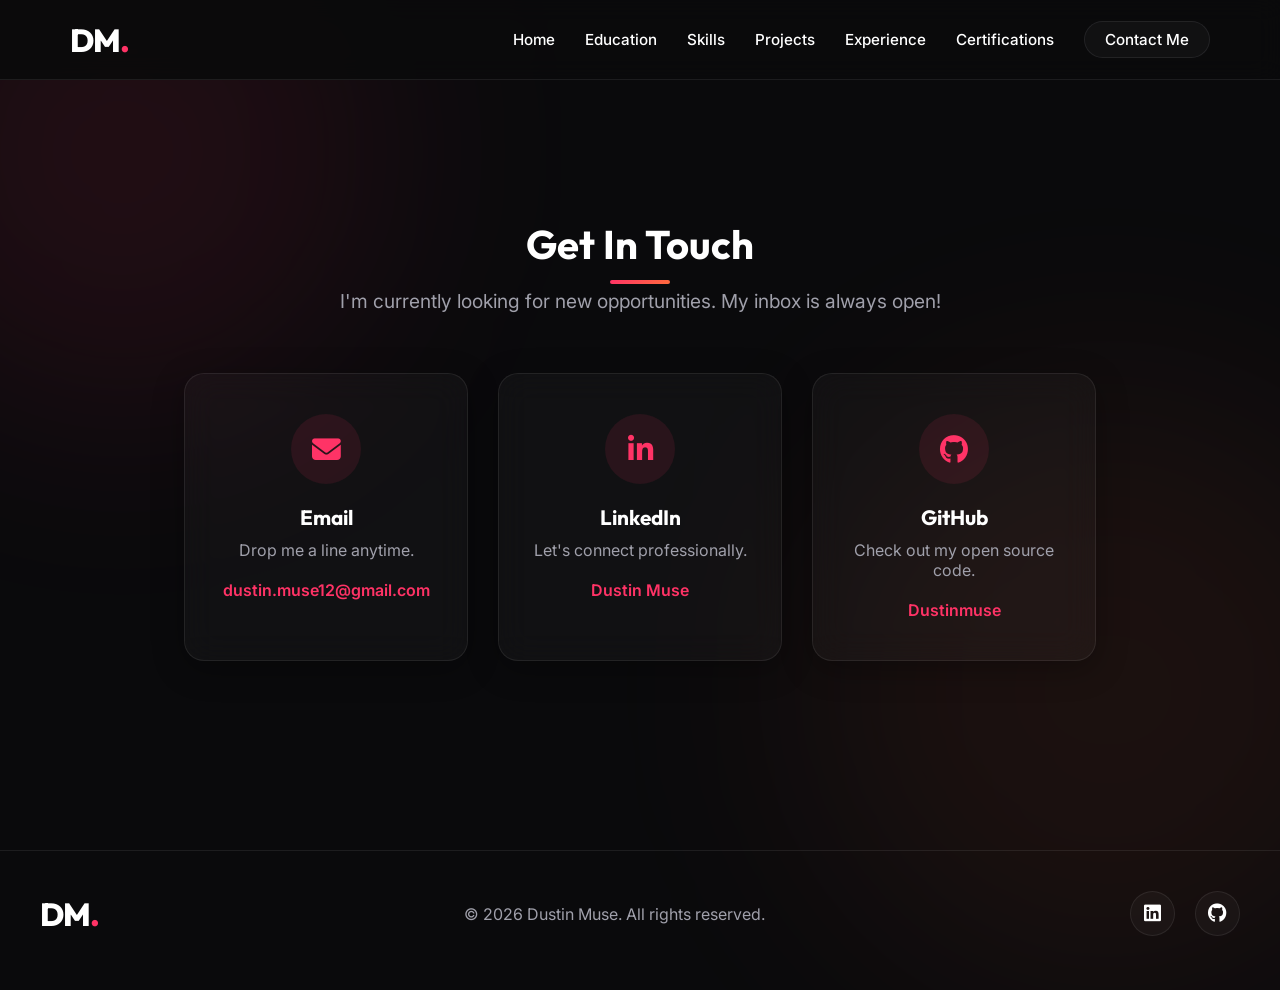
==== commit a424468a: "feat: add certifications link to contact page navigation bar" ====
--- a/contact_me.html
+++ b/contact_me.html
@@ -24,6 +24,7 @@
           <a href="index.html#skill-section" class="nav-btn">Skills</a>
           <a href="index.html#project-section" class="nav-btn">Projects</a>
           <a href="index.html#experience-section" class="nav-btn">Experience</a>
+          <a href="index.html#certification-section" class="nav-btn">Certifications</a>
           <a href="contact_me.html" class="nav-btn btn-highlight">Contact Me</a>
         </div>
       </div>
--- a/style.css
+++ b/style.css
@@ -604,6 +604,59 @@
   gap: 10px;
 }
 
+/* --- Certifications Section --- */
+.certifications-wrapper {
+  display: grid;
+  grid-template-columns: repeat(auto-fit, minmax(320px, 1fr));
+  gap: 30px;
+}
+.cert-card {
+  display: flex;
+  align-items: center;
+  gap: 20px;
+  padding: 30px;
+}
+.cert-icon {
+  font-size: 2rem;
+  color: var(--accent-color);
+  background: rgba(255, 51, 102, 0.1);
+  width: 60px;
+  height: 60px;
+  border-radius: 15px;
+  display: flex;
+  align-items: center;
+  justify-content: center;
+  flex-shrink: 0;
+}
+.cert-content h3 {
+  font-size: 1.2rem;
+  margin-bottom: 5px;
+}
+.cert-content p {
+  color: var(--text-secondary);
+  font-size: 0.95rem;
+  margin-bottom: 10px;
+}
+.cert-link {
+  display: inline-flex;
+  align-items: center;
+  gap: 8px;
+  color: var(--accent-color);
+  text-decoration: none;
+  font-weight: 600;
+  font-size: 0.9rem;
+  transition: var(--transition-smooth);
+}
+.cert-link i {
+  transition: transform 0.3s;
+}
+.cert-link:hover {
+  color: #fff;
+}
+.cert-link:hover i {
+  transform: translateX(5px);
+}
+
 /* --- Contact Page Styles --- */
 .contact-page .navbar {
   background: rgba(10, 10, 12, 0.9);
@@ -615,12 +668,18 @@
   align-items: center;
 }
 .contact-wrapper {
-  display: grid;
-  grid-template-columns: repeat(auto-fit, minmax(280px, 1fr));
+  display: flex;
+  flex-wrap: wrap;
+  justify-content: center;
   gap: 30px;
   margin-top: 40px;
+  max-width: 1000px;
+  margin-left: auto;
+  margin-right: auto;
 }
 .contact-card {
+  flex: 1 1 280px;
+  max-width: 350px;
   text-align: center;
   padding: 40px 30px;
 }
